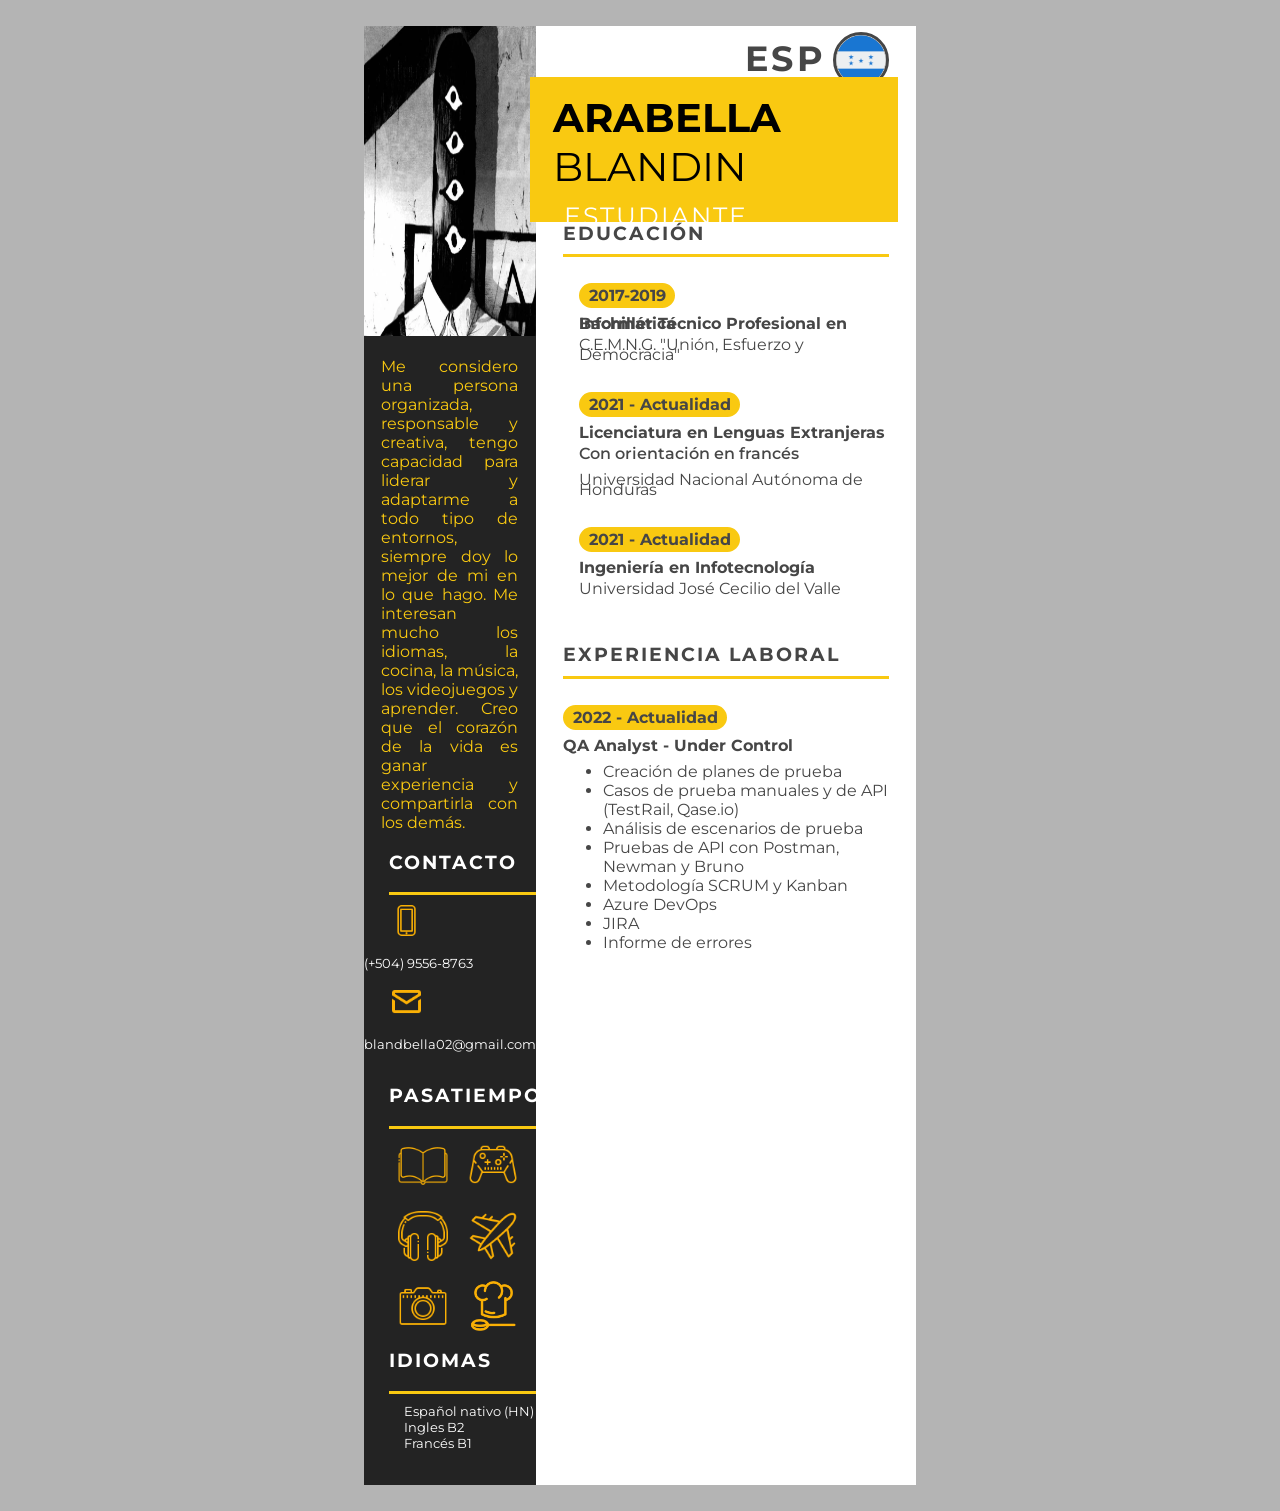
==== index.html @ ccae1c9a "RenamedIndex Cambio de nombre AraCV.html >> Index.html" ====
<!DOCTYPE html>
<html lang="es">

<head>
    <meta charset="UTF-8">
    <meta name="viewport" content="width=device-width, initial-scale=1.0">
    <title>Curriculum Vitae</title>

    <link rel="stylesheet" href="cvDesign.css">

    <!-- *** FONTS ***-->
    <link rel="preconnect" href="https://fonts.googleapis.com">
    <link rel="preconnect" href="https://fonts.gstatic.com" crossorigin>
    <link href="https://fonts.googleapis.com/css2?family=Montserrat:ital,wght@0,100..900;1,100..900&display=swap" rel="stylesheet">

</head>

<body>
    <div id="page">

        <!-- SIDE (Descripcion, contacto, pasatiempos e idiomas) -->
        <section id="side">

            <img id="photo" src="img/reference.png" alt="photo"><!-- ******** AGREGAR FOTO *********-->
            <p id="descripcion">
                Me considero una persona organizada, responsable y creativa, tengo capacidad para liderar y adaptarme a todo
                tipo de entornos, siempre doy lo mejor de mi en lo que hago. Me interesan mucho los idiomas, la cocina, la
                música, los videojuegos y aprender. Creo que el corazón de la vida es ganar experiencia y compartirla con
                los demás.
            </p>
            
            <!-- Contacto -->
            <h3 class="columnTitle">Contacto</h3>
            <hr class="sideLine">
            <img class="icontacto" src="img/phone.png" alt="phone">
            <p class="contacto">(+504) 9556-8763</p>
            <br>
            <img class="icontacto" src="img/mail.png" alt="mail">
            <p class="contacto">blandbella02@gmail.com</p>


            <!-- Hobbies -->
            <h3 class="columnTitle">Pasatiempos</h3>
            <hr class="sideLine">
            <div id="hobbies">
                <img class="hobbies" src="img/book.png" alt="book">
                <img class="hobbies" src="img/controller.png" alt="controller">
                <img class="hobbies" src="img/headphone.png" alt="headphone">
                <img class="hobbies" src="img/plane.png" alt="airplane">
                <img class="hobbies" src="img/camera.png" alt="camera">
                <img class="hobbies" src="img/chef.png" alt="cooking">
            </div>

            <!-- Langues -->
            <h3 class="columnTitle">Idiomas</h3>
            <hr class="sideLine">
            <ul class="langue">
                <li>Español nativo (HN)</li>
                <li>Ingles B2</li>
                <li>Francés B1</li>
            </ul>
        </section>

        <!-- TOP (Nombre) -->
        <header id="top">
            <h1><b>Arabella</b> Blandin</h1> <br> <h2>Estudiante</h2>
        </header>

        <!-- BASE (Educacion, Experiencia laboral) -->
        <main class="base">
            
            <div id="espFlag">
                <h2 id="idioma">ESP</h2>
                <img id="flag" src="img/honduras.png" alt="honduran flag">
            </div>

            <article id = "info">
                <!-- Education -->
            <h3 class="mainTitle">Educación</h3>
            <hr class="baseLine">
            <div class="educacion">
                <p class = "year">2017-2019</p>
                <p class = "titulo">Bachiller Técnico Profesional en Informática</p>
                <p class = "place">C.E.M.N.G. "Unión, Esfuerzo y Democracia"</p>
            </div>
            <div class="educacion">
                <p class = "year">2021 - Actualidad</p>
                <p class = "titulo">Licenciatura en Lenguas Extranjeras</p>
                <p id = "tituloAdd">Con orientación en francés</p>
                <p class = "place">Universidad Nacional Autónoma de Honduras</p>
            </div>
            <div class="educacion">
                <p class = "year">2021 - Actualidad</p>
                <p class = "titulo">Ingeniería en Infotecnología</p>
                <p class = "place">Universidad José Cecilio del Valle</p>
            </div>

            <!-- Work -->
            <h3 class="mainTitle">Experiencia Laboral</h3>
            <hr class="baseLine">
            <div class="experiencia">
                <p class = "year">2022 - Actualidad</p>
                <p class = "titulo">QA Analyst - Under Control</p>
                <ul>
                    <li>Creación de planes de prueba</li>
                    <li>Casos de prueba manuales y de API (TestRail, Qase.io)</li>
                    <li>Análisis de escenarios de prueba</li>
                    <li>Pruebas de API con Postman, Newman y Bruno</li>
                    <li>Metodología SCRUM y Kanban</li>
                    <li>Azure DevOps</li>
                    <li>JIRA</li>
                    <li>Informe de errores</li>
                </ul>
            </div>
            </article>
        </main> 
    </div>
</body>

</html>
---- cvDesign.css ----
/* *{
    margin: 0;
    padding: 0;
}*/

body{
    background-color:rgb(180, 180, 180);
    display: flex;
    justify-content: center;
    align-items: center;
    margin: 2%;
    font-family: "Montserrat", sans-serif;
}

#page{
    background: #ffffff;
    width: 45%;
    height: 100%;
    display: flex;
}

/* --------- SIDE (Descripcion, contacto, pasatiempos e idiomas) --------- */

#side{
    background-color: #232323;
    width: 35%;
    height: 100%;
    color: #ffffff;
}

#photo{
    width: 100%;
    height: 310px;
}

#descripcion{
    color: #f9c911;
    text-align: justify;
    margin: 10%;
    font-size: medium;
}

.columnTitle{
    color: #ffffff;
    text-transform: uppercase;
    letter-spacing: 2px;
    margin-left: 15%;
}

.sideLine{
    height: 3px;
    width: 85%;
    background-color: #f9c911;
    border-style: none;
    margin-left: 15%;
}

.icontacto{
    width: 35px;
    height: 35px;
    margin-left: 15%;
    
}

.contacto{
    display: inline-block;
    font-size: small;
    vertical-align: text-bottom;
}

.hobbies{
    width: 50px;
    height: 50px;
}

#hobbies{
    display: flex;
    flex-wrap: wrap;
    gap: 20px;
    margin: 7% 2% 7% 20%;
}

.langue{
    font-size: small;
    margin: 5% 0 20%;
    list-style: none;
}


/* --------- BASE (Educacion, Experiencia laboral) --------- */

.base{
    padding: 0 5%;
    color: #464646;
}

.educacion{
    margin-left: 5%;
}

#espFlag{
    display: flex;
    justify-content: right;
    
}

#idioma{
    letter-spacing: 3.5px;
    font-size: 35px;
    font-weight: bold;
    color: #464646;
    margin: 3.5% 2%;
}

#flag{
    height: 50px;
    margin: 2% 0 0 0;
    border-radius: 100%;
    border-width: 3px;
    border-color: #464646;
    border-style: solid;
}


#info{
    margin: 40% 0 0 0;
}

.mainTitle{
    text-transform: uppercase;
    letter-spacing: 2px;
    margin: 15% 0 3% 0;
}

.baseLine{
    height: 3px;
    width: 100%;
    background-color: #f9c911;
    border-style: none;
    margin-bottom: 3%;
}

.year{
    border: solid #f9c911 3px;
    border-radius: 20px;
    background-color: #f9c911;
    font-weight: bold;
    padding: 0 2%;
    display: inline-block;
    margin-bottom: 0;
}

.place{
    line-height: 10px;
}

.titulo{
    font-weight: bolder;
    line-height: 0px;
}

#tituloAdd {
    font-weight: 550;
    line-height: 10px;
}


/* --------- TOP (Nombre) --------- */

header{
    position: absolute;
}

#top{
    width: 28%;
    height: 15%;
    margin: 4% 0 0 13%;
    border: solid #f9c911 5px;
    background-color: #f9c911;

}

h1{
    margin: 3% 5%;
    font-weight:normal;
    text-transform: uppercase;
    display: inline-block;
    justify-content: center;
    font-size: 40px;
}

h2{
    margin: 0 8%;
    text-transform: uppercase;
    font-weight: normal;
    font-size: larger;
    letter-spacing: 2px;
    color: #ffffff;
    font-size: 25px;
}
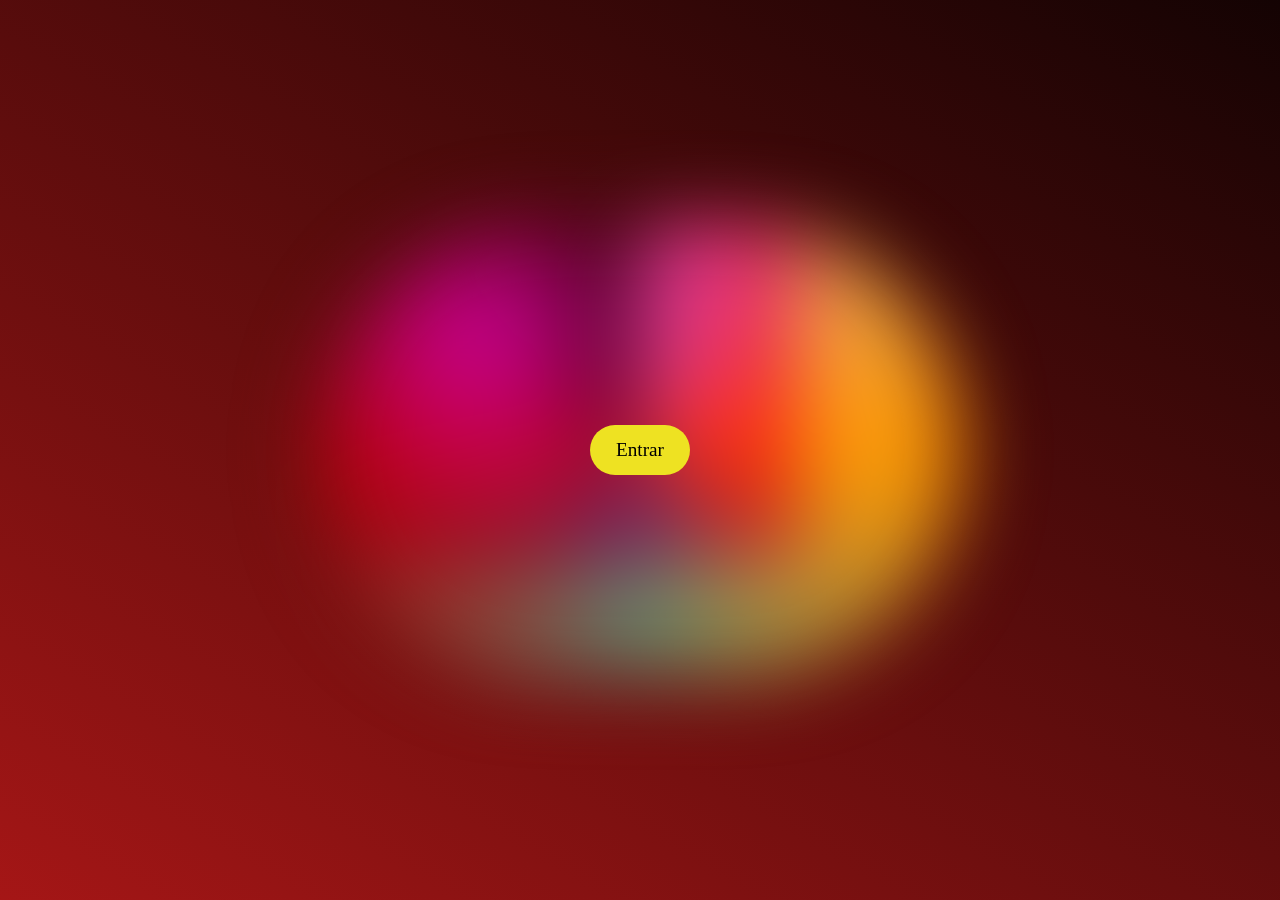
==== commit f55b5cff: "intento Redireccion e Inicio" ====
--- a/index.html
+++ b/index.html
@@ -1,120 +1,24 @@
 <!DOCTYPE html>
-<html lang="es">
-
+<html lang="en">
 <head>
     <meta charset="UTF-8">
     <meta name="viewport" content="width=device-width, initial-scale=1.0">
-    <title>Curriculum Vitae</title>
+    <title>Index</title>
 
-    <link rel="stylesheet" href="cvDesign.css">
-
-    <!-- *** FONTS ***-->
-    <link rel="preconnect" href="https://fonts.googleapis.com">
-    <link rel="preconnect" href="https://fonts.gstatic.com" crossorigin>
-    <link href="https://fonts.googleapis.com/css2?family=Montserrat:ital,wght@0,100..900;1,100..900&display=swap" rel="stylesheet">
-
+    <link rel="stylesheet" href="indexDesign.css">
 </head>
-
 <body>
-    <div id="page">
-
-        <!-- SIDE (Descripcion, contacto, pasatiempos e idiomas) -->
-        <section id="side">
-
-            <img id="photo" src="img/reference.png" alt="photo"><!-- ******** AGREGAR FOTO *********-->
-            <p id="descripcion">
-                Me considero una persona organizada, responsable y creativa, tengo capacidad para liderar y adaptarme a todo
-                tipo de entornos, siempre doy lo mejor de mi en lo que hago. Me interesan mucho los idiomas, la cocina, la
-                música, los videojuegos y aprender. Creo que el corazón de la vida es ganar experiencia y compartirla con
-                los demás.
-            </p>
+    <section class="iniciar">
+        <button onclick="location.href = 'cvESP.html'">Entrar</button>
+    </section>
+    
+    <div class="bg-gradient">
+        <div class="grad-container">
+            <div class="g1"></div>
+            <div class="g2"></div>
             
-            <!-- Contacto -->
-            <h3 class="columnTitle">Contacto</h3>
-            <hr class="sideLine">
-            <img class="icontacto" src="img/phone.png" alt="phone">
-            <p class="contacto">(+504) 9556-8763</p>
-            <br>
-            <img class="icontacto" src="img/mail.png" alt="mail">
-            <p class="contacto">blandbella02@gmail.com</p>
-
-
-            <!-- Hobbies -->
-            <h3 class="columnTitle">Pasatiempos</h3>
-            <hr class="sideLine">
-            <div id="hobbies">
-                <img class="hobbies" src="img/book.png" alt="book">
-                <img class="hobbies" src="img/controller.png" alt="controller">
-                <img class="hobbies" src="img/headphone.png" alt="headphone">
-                <img class="hobbies" src="img/plane.png" alt="airplane">
-                <img class="hobbies" src="img/camera.png" alt="camera">
-                <img class="hobbies" src="img/chef.png" alt="cooking">
-            </div>
-
-            <!-- Langues -->
-            <h3 class="columnTitle">Idiomas</h3>
-            <hr class="sideLine">
-            <ul class="langue">
-                <li>Español nativo (HN)</li>
-                <li>Ingles B2</li>
-                <li>Francés B1</li>
-            </ul>
-        </section>
-
-        <!-- TOP (Nombre) -->
-        <header id="top">
-            <h1><b>Arabella</b> Blandin</h1> <br> <h2>Estudiante</h2>
-        </header>
-
-        <!-- BASE (Educacion, Experiencia laboral) -->
-        <main class="base">
-            
-            <div id="espFlag">
-                <h2 id="idioma">ESP</h2>
-                <img id="flag" src="img/honduras.png" alt="honduran flag">
-            </div>
-
-            <article id = "info">
-                <!-- Education -->
-            <h3 class="mainTitle">Educación</h3>
-            <hr class="baseLine">
-            <div class="educacion">
-                <p class = "year">2017-2019</p>
-                <p class = "titulo">Bachiller Técnico Profesional en Informática</p>
-                <p class = "place">C.E.M.N.G. "Unión, Esfuerzo y Democracia"</p>
-            </div>
-            <div class="educacion">
-                <p class = "year">2021 - Actualidad</p>
-                <p class = "titulo">Licenciatura en Lenguas Extranjeras</p>
-                <p id = "tituloAdd">Con orientación en francés</p>
-                <p class = "place">Universidad Nacional Autónoma de Honduras</p>
-            </div>
-            <div class="educacion">
-                <p class = "year">2021 - Actualidad</p>
-                <p class = "titulo">Ingeniería en Infotecnología</p>
-                <p class = "place">Universidad José Cecilio del Valle</p>
-            </div>
-
-            <!-- Work -->
-            <h3 class="mainTitle">Experiencia Laboral</h3>
-            <hr class="baseLine">
-            <div class="experiencia">
-                <p class = "year">2022 - Actualidad</p>
-                <p class = "titulo">QA Analyst - Under Control</p>
-                <ul>
-                    <li>Creación de planes de prueba</li>
-                    <li>Casos de prueba manuales y de API (TestRail, Qase.io)</li>
-                    <li>Análisis de escenarios de prueba</li>
-                    <li>Pruebas de API con Postman, Newman y Bruno</li>
-                    <li>Metodología SCRUM y Kanban</li>
-                    <li>Azure DevOps</li>
-                    <li>JIRA</li>
-                    <li>Informe de errores</li>
-                </ul>
-            </div>
-            </article>
-        </main> 
+        </div>
     </div>
+    
 </body>
-
 </html>
--- a/indexDesign.css
+++ b/indexDesign.css
@@ -0,0 +1,98 @@
+*{
+    margin: 0;
+    padding: 0;
+}
+
+/* ------ COLORES ------- */
+:root{
+    --colorBg1: rgb(20, 3, 3);
+    --colorBg2: rgb(165, 22, 22);
+    --color1: rgb(216, 182, 164);
+    --color2: #FF9800;
+    --color3: #B80000;
+    --color4: #5F8670;
+    --color5: #290303;
+    --circle-size: 80%;
+    --blending: hard-light;
+}
+
+body{
+    height: 100vh;
+    display: flex;
+    align-items: center;
+    justify-content: center;
+}
+
+.bg-gradient{
+    width: 100vw;
+    height: 100vh;
+    position: absolute;
+    overflow: hidden;
+    background: linear-gradient(30deg, var(--colorBg2), var(--colorBg1));
+    top: 0;
+    left: 0;
+    z-index: 1;
+}   
+
+svg{
+    display: none;
+}
+
+.grad-container{
+    border-radius: 500px;
+    position: absolute;
+    inset: 0;
+    margin: auto;
+    width: 100vw;
+    height: 100vh;
+    min-width: 300px;
+    overflow: hidden;
+    background-color: #EEEEEE;
+    transform: scale(0.5);
+    filter: blur(80px);
+}
+
+.g1{
+    position: absolute;
+    width: 100vw;
+    height: 100vh;
+    inset: 0;
+    margin: auto;
+    background: conic-gradient(var(--color1), var(--color2), var(--color4), var(--color3), var(--color5));
+    animation: alternate 6s ease-in-out infinite;
+}
+
+.g2{
+    position: absolute;
+    width: 100vw;
+    height: 100vh;
+    inset: 0;
+    margin: auto;
+    background: radial-gradient(circle at center, violet 0, purple 50%) no-repeat;
+    mix-blend-mode: var(--blending);
+
+    top: -50%;
+    left: -50%;
+    animation: alternate-reverse 6s ease-in-out infinite;
+    opacity: 0.7;
+}
+
+.iniciar{
+    z-index: 2;
+}
+
+.iniciar button{
+    background-color: #EEE222;
+    border-radius: 25px;
+    min-width: 100px;
+    max-width: 100px;
+    min-height: 50px;
+    max-height: 50px;
+    border: none;
+    font-family: Impact;
+    font-size: larger;
+    
+}
+
+
+  
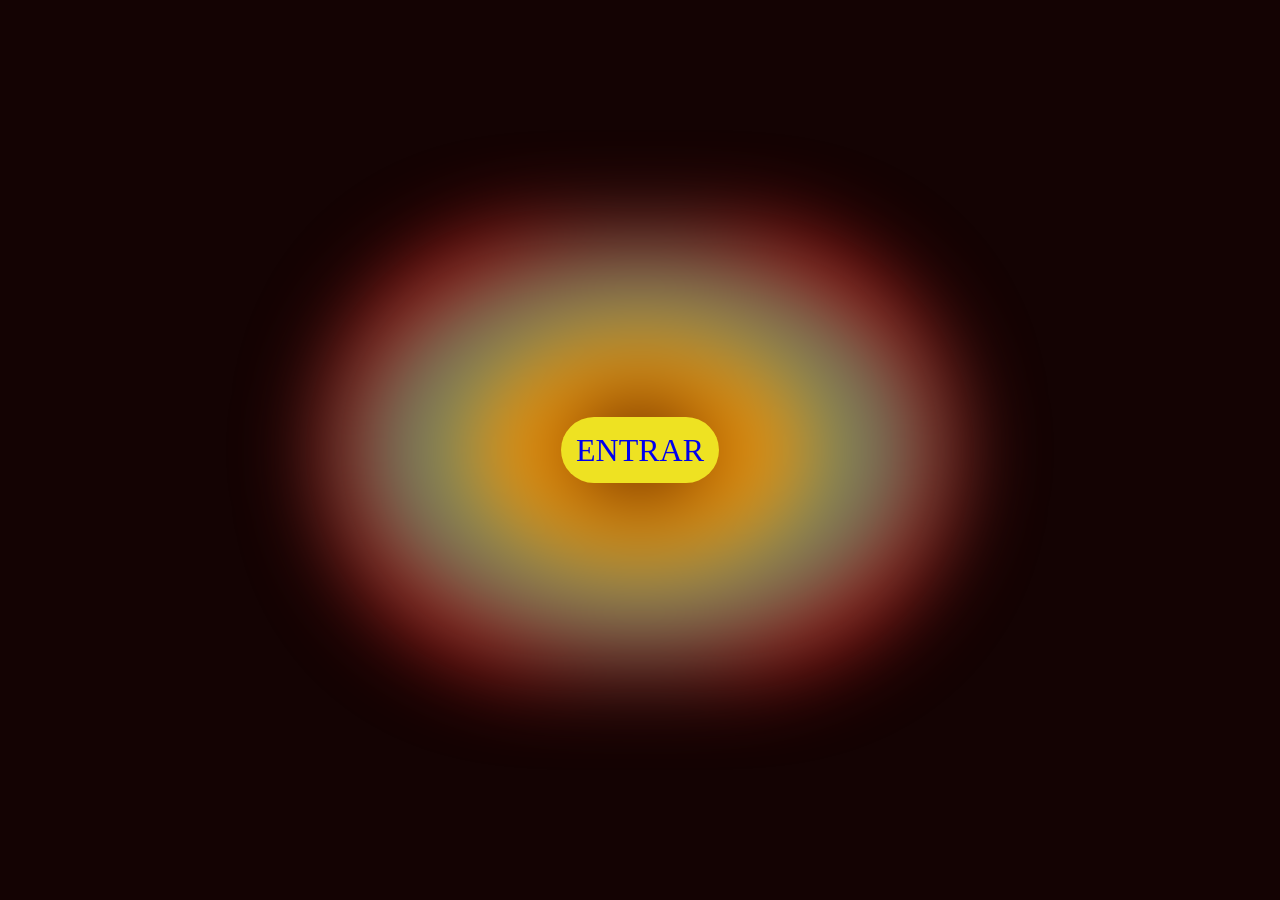
==== commit 465f7518: "menu and skull" ====
--- a/index.html
+++ b/index.html
@@ -5,11 +5,12 @@
     <meta name="viewport" content="width=device-width, initial-scale=1.0">
     <title>Index</title>
 
-    <link rel="stylesheet" href="indexDesign.css">
+    <link rel="stylesheet" href="css/indexDesign.css">
 </head>
 <body>
     <section class="iniciar">
-        <button onclick="location.href = 'cvESP.html'">Entrar</button>
+        <!-- <button onclick="location.href = 'menu.html'">Entrar</button> -->
+        <a href="menu.html">ENTRAR</a>
     </section>
     
     <div class="bg-gradient">
--- a/css/indexDesign.css
+++ b/css/indexDesign.css
@@ -0,0 +1,99 @@
+*{
+    margin: 0;
+    padding: 0;
+}
+
+/* ------ COLORES ------- */
+:root{
+    --colorBg1: rgb(20, 3, 3);
+    --colorBg2: rgb(165, 22, 22);
+    --color1: rgb(216, 182, 164);
+    --color2: #FF9800;
+    --color3: #B80000;
+    --color4: #5F8670;
+    --color5: #290303;
+    --circle-size: 80%;
+    --blending: hard-light;
+}
+
+body{
+    height: 100vh;
+    display: flex;
+    align-items: center;
+    justify-content: center;
+}
+
+.bg-gradient{
+    width: 100vw;
+    height: 100vh;
+    position: absolute;
+    overflow: hidden;
+    background: var(--colorBg1);
+    top: 0;
+    left: 0;
+    z-index: 1;
+}   
+
+svg{
+    display: none;
+}
+
+.grad-container{
+    border-radius: 500px;
+    position: absolute;
+    inset: 0;
+    margin: auto;
+    width: 100vw;
+    height: 100vh;
+    min-width: 300px;
+    overflow: hidden;
+    background-color: #EEEEEE;
+    transform: scale(0.5);
+    filter: blur(80px);
+}
+
+.g1{
+    position: absolute;
+    width: 100vw;
+    height: 100vh;
+    inset: 0;
+    margin: auto;
+    background: radial-gradient(var(--color5), var(--color2), var(--color4), var(--color3), var(--color3));
+    animation: alternate 6s ease-in-out infinite;
+}
+
+/*.g2{
+    position: absolute;
+    width: 100vw;
+    height: 100vh;
+    inset: 0;
+    margin: auto;
+    background: radial-gradient(circle at center, violet 0, purple 50%) no-repeat;
+    mix-blend-mode: var(--blending);
+
+    top: -50%;
+    left: -50%;
+    animation: alternate-reverse 6s ease-in-out infinite;
+    opacity: 0.7;
+}*/
+
+.iniciar{
+    z-index: 2;
+}
+
+.iniciar a{
+    padding: 15px;
+    min-width: 4vw;
+    max-width: 5vw;
+    min-height: 4vh;
+    max-height: 5vh;
+    background: #EEE222;
+    border-radius: 3rem;
+    border: none;
+    font-family: Impact;
+    font-size: 2rem;
+    text-decoration: none;
+}
+
+
+  
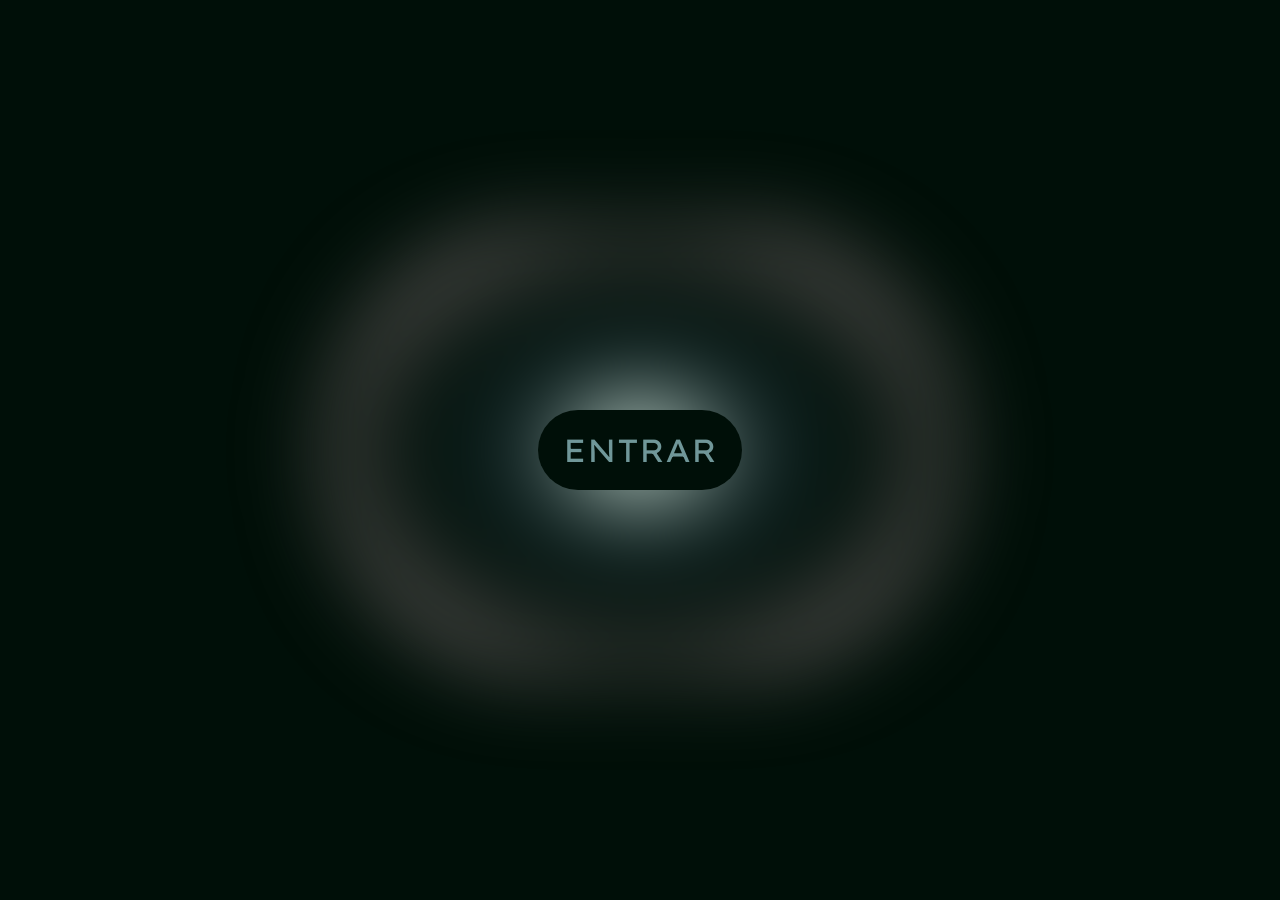
==== commit 3178d4da: "musicDesign" ====
--- a/index.html
+++ b/index.html
@@ -16,7 +16,6 @@
     <div class="bg-gradient">
         <div class="grad-container">
             <div class="g1"></div>
-            <div class="g2"></div>
             
         </div>
     </div>
--- a/css/indexDesign.css
+++ b/css/indexDesign.css
@@ -1,17 +1,18 @@
+@import url('https://fonts.googleapis.com/css2?family=Lexend+Exa:wght@100..900&display=swap');
+
 *{
     margin: 0;
     padding: 0;
+    font-family: "Lexend Exa", serif;
 }
 
 /* ------ COLORES ------- */
 :root{
-    --colorBg1: rgb(20, 3, 3);
-    --colorBg2: rgb(165, 22, 22);
-    --color1: rgb(216, 182, 164);
-    --color2: #FF9800;
-    --color3: #B80000;
-    --color4: #5F8670;
-    --color5: #290303;
+    --color1: #000F08;
+    --color2: #152829;
+    --color3: #5E5958;
+    --color4: #EBFFF2;
+    --color5: #709799;
     --circle-size: 80%;
     --blending: hard-light;
 }
@@ -28,7 +29,7 @@
     height: 100vh;
     position: absolute;
     overflow: hidden;
-    background: var(--colorBg1);
+    background: var(--color1);
     top: 0;
     left: 0;
     z-index: 1;
@@ -45,9 +46,9 @@
     margin: auto;
     width: 100vw;
     height: 100vh;
-    min-width: 300px;
+    min-width: 30rem;
     overflow: hidden;
-    background-color: #EEEEEE;
+    background-color: var(--color4);
     transform: scale(0.5);
     filter: blur(80px);
 }
@@ -58,42 +59,33 @@
     height: 100vh;
     inset: 0;
     margin: auto;
-    background: radial-gradient(var(--color5), var(--color2), var(--color4), var(--color3), var(--color3));
-    animation: alternate 6s ease-in-out infinite;
+    background: radial-gradient(var(--color4), var(--color2), var(--color1), var(--color3), var(--color5));
+    animation: reverse 8s ease-in-out infinite;
 }
-
-/*.g2{
-    position: absolute;
-    width: 100vw;
-    height: 100vh;
-    inset: 0;
-    margin: auto;
-    background: radial-gradient(circle at center, violet 0, purple 50%) no-repeat;
-    mix-blend-mode: var(--blending);
-
-    top: -50%;
-    left: -50%;
-    animation: alternate-reverse 6s ease-in-out infinite;
-    opacity: 0.7;
-}*/
 
 .iniciar{
     z-index: 2;
 }
 
 .iniciar a{
-    padding: 15px;
+    padding: 20px 25px;
     min-width: 4vw;
     max-width: 5vw;
     min-height: 4vh;
     max-height: 5vh;
-    background: #EEE222;
+    background: var(--color1);
     border-radius: 3rem;
     border: none;
-    font-family: Impact;
+    color: var(--color5);
     font-size: 2rem;
     text-decoration: none;
 }
 
+a:hover{
+    background-color: var(--color5);
+    color: var(--color1);
+    transition: 0.5s ease;
+}
+
 
   
